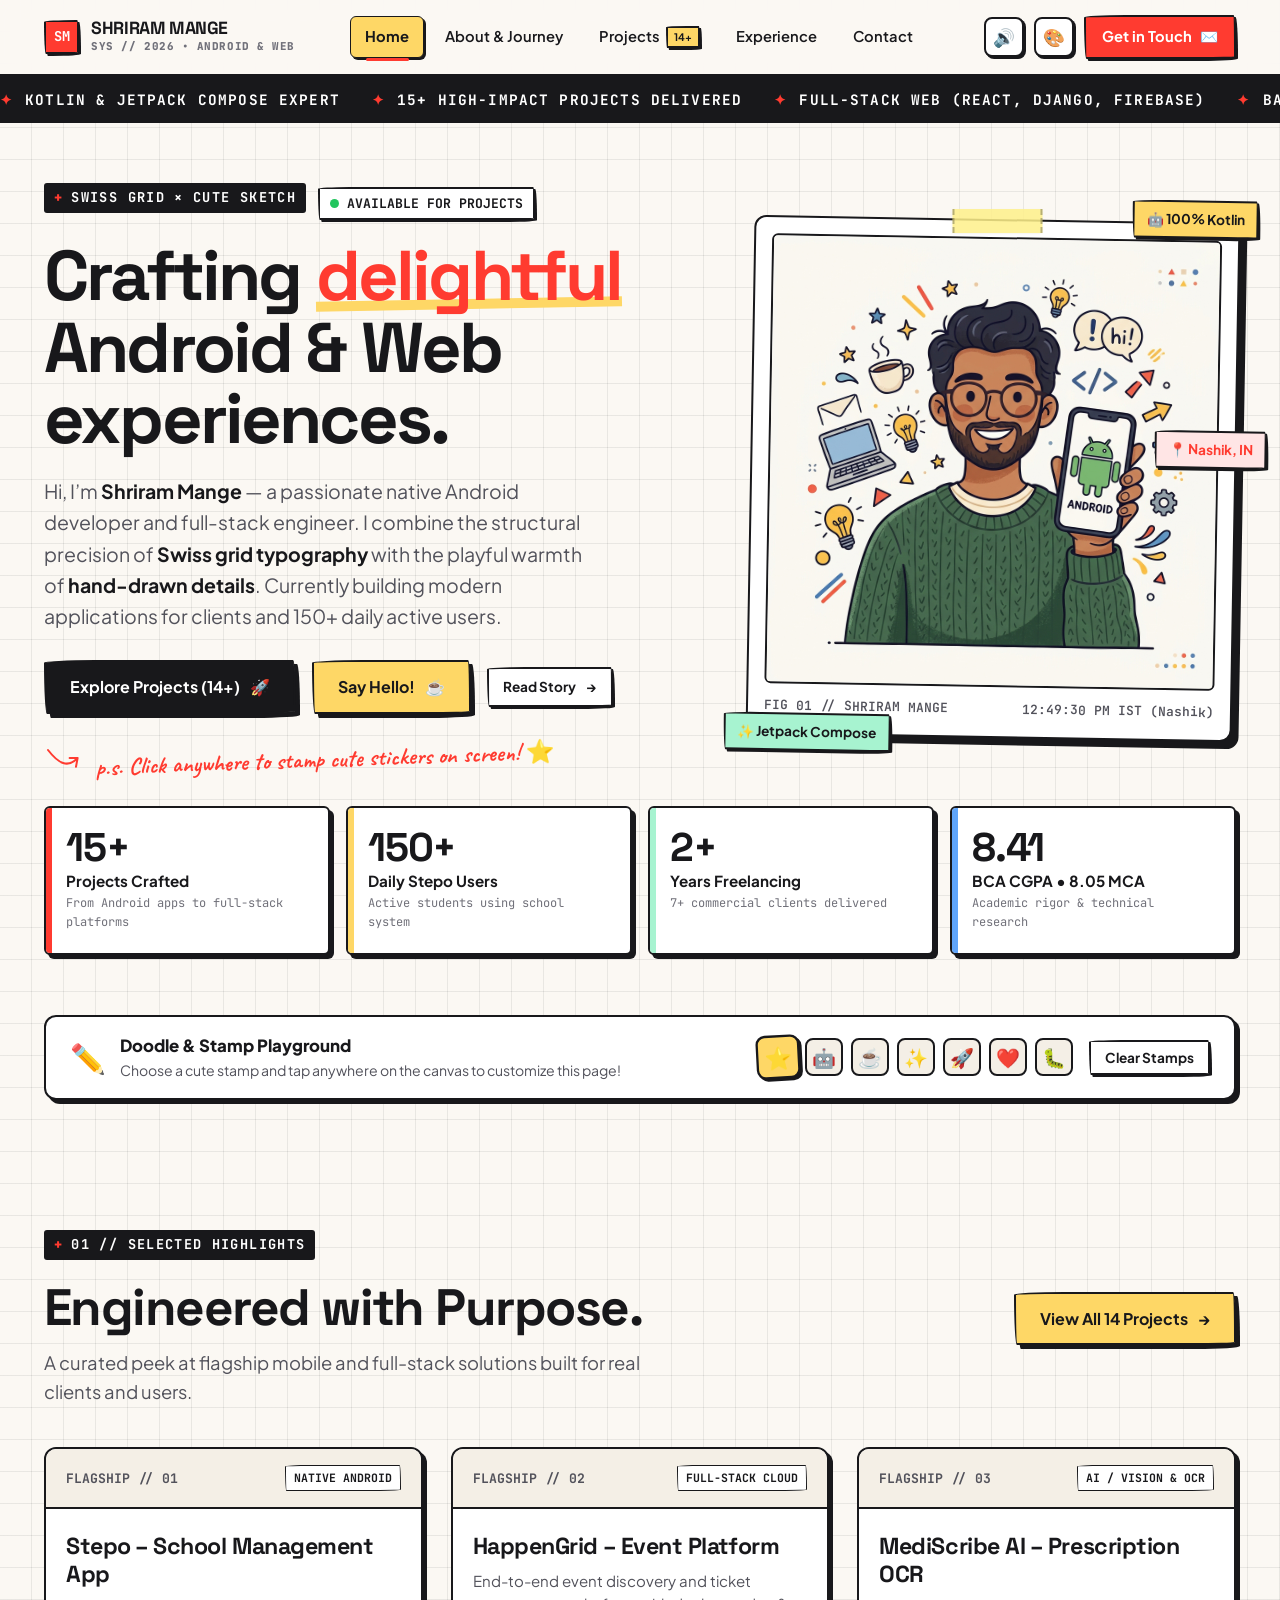
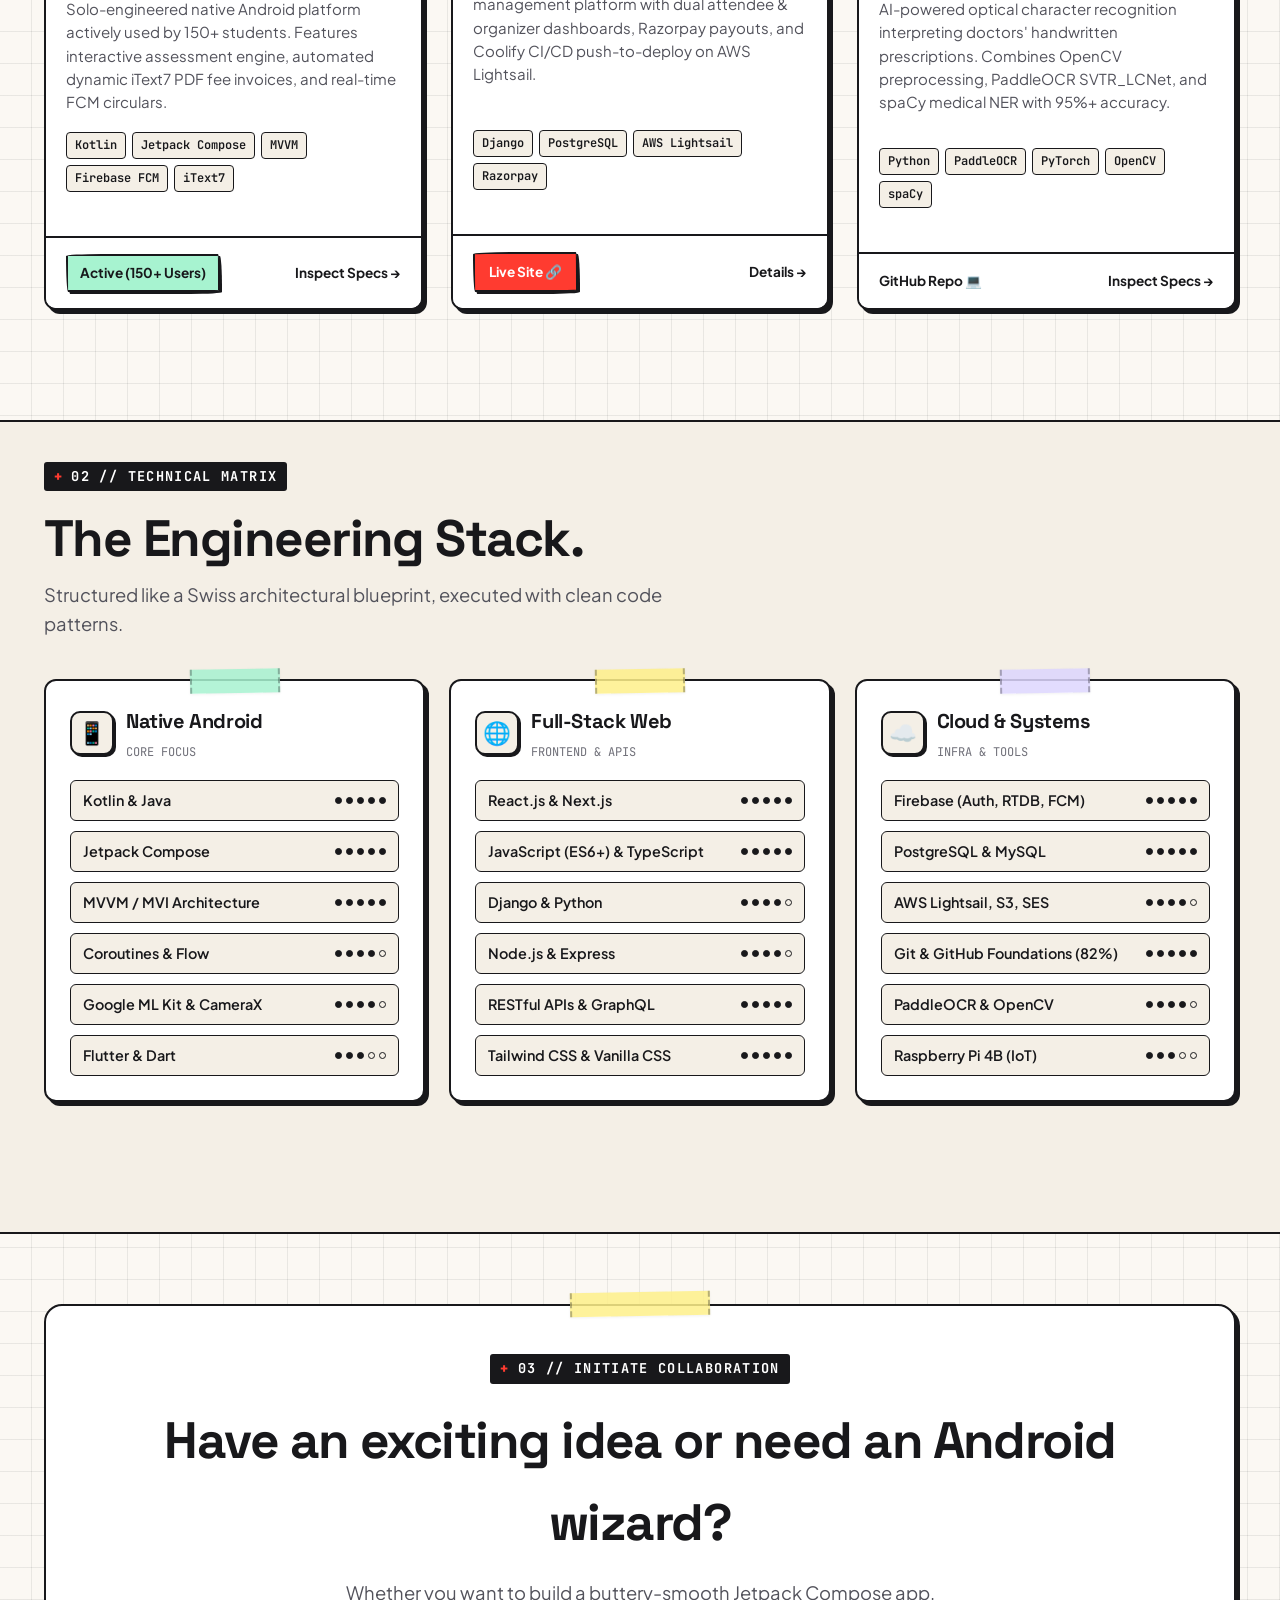
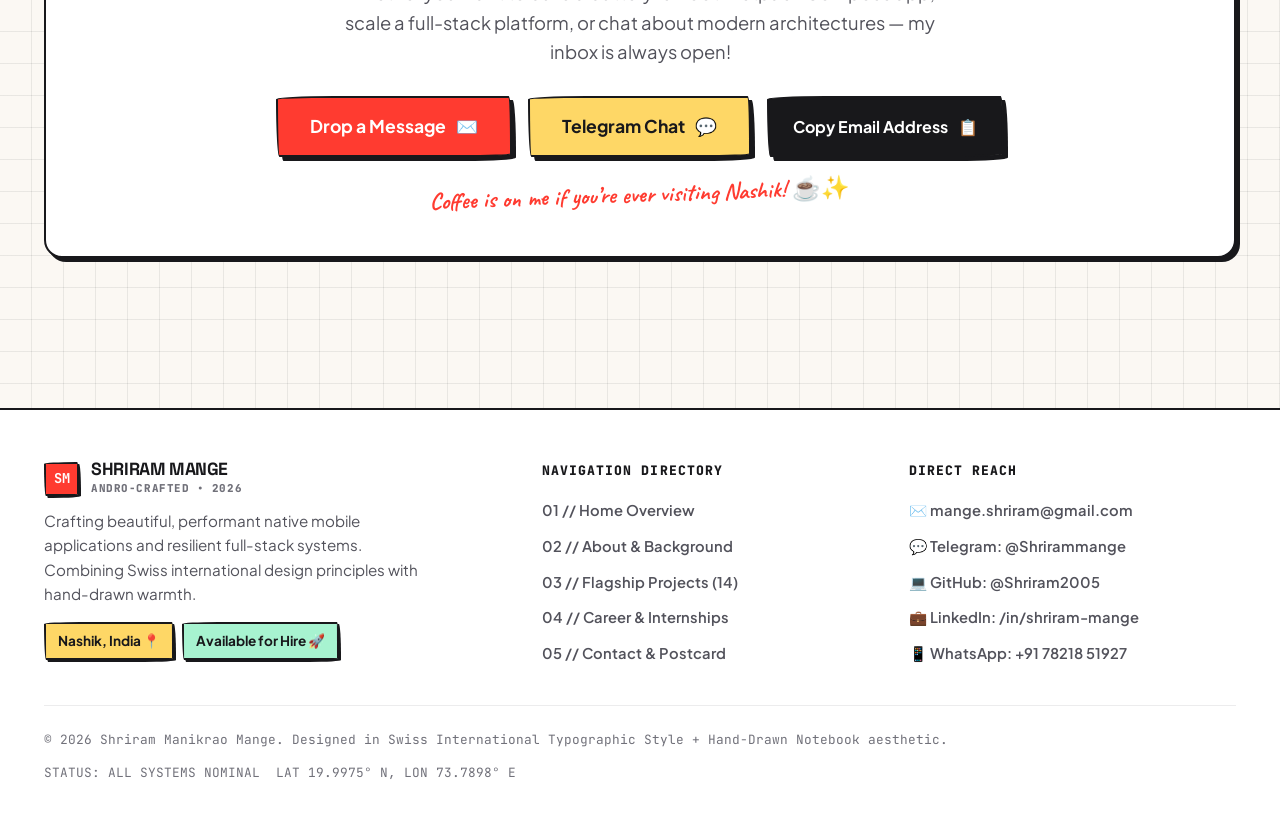
==== index.html @ ca52b8af "first commit" ====
<!DOCTYPE html>
<html lang="en">
<head>
  <meta charset="UTF-8">
  <meta name="viewport" content="width=device-width, initial-scale=1.0">
  <title>Shriram Mange — Android & Full-Stack Engineer | Swiss × Cute Portfolio</title>
  <meta name="description" content="Portfolio of Shriram Mange — Passionate Android Developer & Full-Stack Web Engineer specializing in Kotlin, Jetpack Compose, React, and scalable cloud solutions.">
  <link rel="stylesheet" href="css/main.css">
  <link rel="icon" href="data:image/svg+xml,<svg xmlns=%22http://www.w3.org/2000/svg%22 viewBox=%220%22%3E<text y=%2226%22 font-size=%2224%22>🤖</text></svg>">
</head>
<body>

  <!-- Site Navigation -->
  <header class="site-header">
    <div class="container">
      <div class="nav-inner">
        <a href="index.html" class="brand-logo" id="home-logo">
          <span class="logo-badge">SM</span>
          <div class="brand-name">
            <span class="title">SHRIRAM MANGE</span>
            <span class="sub">SYS // 2026 • ANDROID & WEB</span>
          </div>
        </a>

        <!-- Desktop Navigation Links -->
        <ul class="nav-links">
          <li><a href="index.html" class="nav-link active" id="nav-home">Home</a></li>
          <li><a href="about.html" class="nav-link" id="nav-about">About & Journey</a></li>
          <li><a href="projects.html" class="nav-link" id="nav-projects">Projects <span class="sticker yellow" style="font-size: 0.65rem; padding: 1px 6px;">14+</span></a></li>
          <li><a href="experience.html" class="nav-link" id="nav-experience">Experience</a></li>
          <li><a href="contact.html" class="nav-link" id="nav-contact">Contact</a></li>
        </ul>

        <!-- Action Controls -->
        <div class="nav-actions">
          <button type="button" class="btn-icon" id="sound-toggle-btn" title="Toggle cute sound effects">🔊</button>
          <button type="button" class="btn-icon" id="theme-toggle-btn" title="Cycle design themes">
            <span id="theme-icon">🎨</span>
          </button>
          <a href="contact.html" class="btn-hire" id="nav-hire-btn">
            <span>Get in Touch</span> ✉️
          </a>
          <button type="button" class="mobile-toggle" aria-label="Toggle navigation menu">
            <svg width="24" height="24" viewBox="0 0 24 24" fill="none" stroke="currentColor" stroke-width="2.5">
              <line x1="3" y1="6" x2="21" y2="6"></line>
              <line x1="3" y1="12" x2="21" y2="12"></line>
              <line x1="3" y1="18" x2="21" y2="18"></line>
            </svg>
          </button>
        </div>
      </div>
    </div>
  </header>

  <!-- Swiss Running Ticker -->
  <div class="ticker-band">
    <div class="ticker-inner">
      <div class="ticker-item"><span class="ticker-bullet">✦</span> KOTLIN & JETPACK COMPOSE EXPERT</div>
      <div class="ticker-item"><span class="ticker-bullet">✦</span> 15+ HIGH-IMPACT PROJECTS DELIVERED</div>
      <div class="ticker-item"><span class="ticker-bullet">✦</span> FULL-STACK WEB (REACT, DJANGO, FIREBASE)</div>
      <div class="ticker-item"><span class="ticker-bullet">✦</span> BASED IN NASHIK, MAHARASHTRA, INDIA</div>
      <div class="ticker-item"><span class="ticker-bullet">✦</span> AVAILABLE FOR FREELANCE & PRODUCT TEAMS</div>
      <!-- Repeat for seamless loop -->
      <div class="ticker-item"><span class="ticker-bullet">✦</span> KOTLIN & JETPACK COMPOSE EXPERT</div>
      <div class="ticker-item"><span class="ticker-bullet">✦</span> 15+ HIGH-IMPACT PROJECTS DELIVERED</div>
      <div class="ticker-item"><span class="ticker-bullet">✦</span> FULL-STACK WEB (REACT, DJANGO, FIREBASE)</div>
      <div class="ticker-item"><span class="ticker-bullet">✦</span> BASED IN NASHIK, MAHARASHTRA, INDIA</div>
      <div class="ticker-item"><span class="ticker-bullet">✦</span> AVAILABLE FOR FREELANCE & PRODUCT TEAMS</div>
    </div>
  </div>

  <main>
    <!-- HERO SECTION -->
    <section class="hero-section">
      <div class="container">
        <div class="hero-grid">
          
          <!-- Left Column: Typography & Intent -->
          <div class="hero-content">
            <div class="hero-meta">
              <span class="swiss-tagline"><span class="swiss-cross">+</span> SWISS GRID × CUTE SKETCH</span>
              <div class="status-live">
                <span class="live-pulse"></span>
                <span>AVAILABLE FOR PROJECTS</span>
              </div>
            </div>

            <h1 class="hero-title">
              Crafting <span class="highlight-text">delightful</span> Android & Web experiences.
            </h1>

            <p class="hero-lead">
              Hi, I’m <strong>Shriram Mange</strong> — a passionate native Android developer and full-stack engineer. I combine the structural precision of <strong>Swiss grid typography</strong> with the playful warmth of <strong>hand-drawn details</strong>. Currently building modern applications for clients and 150+ daily active users.
            </p>

            <div class="hero-cta-group">
              <a href="projects.html" class="btn btn-primary" id="hero-explore-btn">
                <span>Explore Projects (14+)</span> 🚀
              </a>
              <a href="contact.html" class="btn btn-accent" id="hero-contact-btn">
                <span>Say Hello!</span> ☕
              </a>
              <a href="about.html" class="btn btn-sm" id="hero-about-link">
                <span>Read Story</span> →
              </a>
            </div>

            <!-- Hand-drawn annotation note -->
            <div style="display: flex; align-items: center; gap: 12px; margin-top: 10px;">
              <svg width="40" height="28" viewBox="0 0 50 35" fill="none" stroke="var(--swiss-red)" stroke-width="2.5" stroke-linecap="round">
                <path d="M5,5 C18,22 30,28 42,15 M42,15 L32,15 M42,15 L40,26" />
              </svg>
              <span class="hand-note">p.s. Click anywhere to stamp cute stickers on screen! ⭐️</span>
            </div>
          </div>

          <!-- Right Column: Visual Avatar Card with Doodled Stickers -->
          <div class="hero-visual">
            <div class="hero-visual-card" title="Click me for a surprise wiggle!">
              <div class="washi-tape"></div>

              <!-- Floating stickers -->
              <div class="sticker yellow floating-sticker sticker-pos-1">
                <span>🤖 100% Kotlin</span>
              </div>
              <div class="sticker mint floating-sticker sticker-pos-2">
                <span>✨ Jetpack Compose</span>
              </div>
              <div class="sticker red floating-sticker sticker-pos-3">
                <span>📍 Nashik, IN</span>
              </div>

              <div class="avatar-wrapper">
                <img src="assets/avatar.jpg" alt="Shriram Mange hand-drawn illustrated avatar with Android phone and coffee" width="500" height="500">
              </div>

              <div class="avatar-caption">
                <span>FIG 01 // SHRIRAM MANGE</span>
                <span id="nashik-clock">11:30 PM IST (Nashik)</span>
              </div>
            </div>
          </div>

        </div>

        <!-- SWISS METRIC STATS -->
        <div class="stats-grid">
          <div class="stat-box">
            <div class="stat-num">15+</div>
            <div class="stat-label">Projects Crafted</div>
            <div class="stat-sub">From Android apps to full-stack platforms</div>
          </div>

          <div class="stat-box">
            <div class="stat-num">150+</div>
            <div class="stat-label">Daily Stepo Users</div>
            <div class="stat-sub">Active students using school system</div>
          </div>

          <div class="stat-box">
            <div class="stat-num">2+</div>
            <div class="stat-label">Years Freelancing</div>
            <div class="stat-sub">7+ commercial clients delivered</div>
          </div>

          <div class="stat-box">
            <div class="stat-num">8.41</div>
            <div class="stat-label">BCA CGPA • 8.05 MCA</div>
            <div class="stat-sub">Academic rigor & technical research</div>
          </div>
        </div>

        <!-- INTERACTIVE DOODLE / STAMP TOOLBAR -->
        <div class="playground-banner">
          <div class="playground-info">
            <span class="playground-icon">✏️</span>
            <div>
              <div class="playground-title">Doodle & Stamp Playground</div>
              <div class="playground-desc">Choose a cute stamp and tap anywhere on the canvas to customize this page!</div>
            </div>
          </div>

          <div class="stamp-selector">
            <button type="button" class="stamp-btn selected" data-stamp="⭐️" title="Star Stamp">⭐️</button>
            <button type="button" class="stamp-btn" data-stamp="🤖" title="Android Bot">🤖</button>
            <button type="button" class="stamp-btn" data-stamp="☕" title="Coffee Cup">☕</button>
            <button type="button" class="stamp-btn" data-stamp="✨" title="Sparkles">✨</button>
            <button type="button" class="stamp-btn" data-stamp="🚀" title="Rocket">🚀</button>
            <button type="button" class="stamp-btn" data-stamp="❤️" title="Heart">❤️</button>
            <button type="button" class="stamp-btn" data-stamp="🐛" title="Bug Slayer">🐛</button>
            <button type="button" class="btn btn-sm" id="clear-stamps-btn" style="margin-left: 8px;">Clear Stamps</button>
          </div>
        </div>

      </div>
    </section>

    <!-- SELECTED FEATURED WORKS -->
    <section style="padding: 40px 0 60px;">
      <div class="container">
        <div class="section-header">
          <div style="display: flex; align-items: center; justify-content: space-between; flex-wrap: wrap; gap: 16px;">
            <div>
              <span class="swiss-tagline"><span class="swiss-cross">+</span> 01 // SELECTED HIGHLIGHTS</span>
              <h2 class="section-title">Engineered with Purpose.</h2>
              <p class="section-subtitle">A curated peek at flagship mobile and full-stack solutions built for real clients and users.</p>
            </div>
            <a href="projects.html" class="btn btn-accent">
              <span>View All 14 Projects</span> →
            </a>
          </div>
        </div>

        <!-- Featured 3 Grid -->
        <div class="projects-grid">

          <!-- Project 1: Stepo -->
          <article class="project-card">
            <div class="project-card-top">
              <span class="project-index">FLAGSHIP // 01</span>
              <span class="project-type-badge">Native Android</span>
            </div>
            <div class="project-body">
              <h3 class="project-title">Stepo – School Management App</h3>
              <p class="project-desc">
                Solo-engineered native Android platform actively used by 150+ students. Features interactive assessment engine, automated dynamic iText7 PDF fee invoices, and real-time FCM circulars.
              </p>
              <div class="tech-tags">
                <span class="tech-tag">Kotlin</span>
                <span class="tech-tag">Jetpack Compose</span>
                <span class="tech-tag">MVVM</span>
                <span class="tech-tag">Firebase FCM</span>
                <span class="tech-tag">iText7</span>
              </div>
            </div>
            <div class="project-footer">
              <span class="sticker mint">Active (150+ Users)</span>
              <a href="projects.html" class="project-link-btn">Inspect Specs →</a>
            </div>
          </article>

          <!-- Project 2: HappenGrid -->
          <article class="project-card">
            <div class="project-card-top">
              <span class="project-index">FLAGSHIP // 02</span>
              <span class="project-type-badge">Full-Stack Cloud</span>
            </div>
            <div class="project-body">
              <h3 class="project-title">HappenGrid – Event Platform</h3>
              <p class="project-desc">
                End-to-end event discovery and ticket management platform with dual attendee & organizer dashboards, Razorpay payouts, and Coolify CI/CD push-to-deploy on AWS Lightsail.
              </p>
              <div class="tech-tags">
                <span class="tech-tag">Django</span>
                <span class="tech-tag">PostgreSQL</span>
                <span class="tech-tag">AWS Lightsail</span>
                <span class="tech-tag">Razorpay</span>
              </div>
            </div>
            <div class="project-footer">
              <a href="https://happengrid.com" target="_blank" rel="noopener noreferrer" class="btn btn-sm btn-red">Live Site 🔗</a>
              <a href="projects.html" class="project-link-btn">Details →</a>
            </div>
          </article>

          <!-- Project 3: MediScribe AI -->
          <article class="project-card">
            <div class="project-card-top">
              <span class="project-index">FLAGSHIP // 03</span>
              <span class="project-type-badge">AI / Vision & OCR</span>
            </div>
            <div class="project-body">
              <h3 class="project-title">MediScribe AI – Prescription OCR</h3>
              <p class="project-desc">
                AI-powered optical character recognition interpreting doctors' handwritten prescriptions. Combines OpenCV preprocessing, PaddleOCR SVTR_LCNet, and spaCy medical NER with 95%+ accuracy.
              </p>
              <div class="tech-tags">
                <span class="tech-tag">Python</span>
                <span class="tech-tag">PaddleOCR</span>
                <span class="tech-tag">PyTorch</span>
                <span class="tech-tag">OpenCV</span>
                <span class="tech-tag">spaCy</span>
              </div>
            </div>
            <div class="project-footer">
              <a href="https://github.com/Shriram2005/MediScribe-OCR" target="_blank" rel="noopener noreferrer" class="project-link-btn">GitHub Repo 💻</a>
              <a href="projects.html" class="project-link-btn">Inspect Specs →</a>
            </div>
          </article>

        </div>
      </div>
    </section>

    <!-- CORE DOMAIN COMPETENCIES -->
    <section style="padding: 40px 0 70px; background-color: var(--bg-card-alt); border-top: 2px solid var(--border-color); border-bottom: 2px solid var(--border-color);">
      <div class="container">
        <div class="section-header">
          <span class="swiss-tagline"><span class="swiss-cross">+</span> 02 // TECHNICAL MATRIX</span>
          <h2 class="section-title">The Engineering Stack.</h2>
          <p class="section-subtitle">Structured like a Swiss architectural blueprint, executed with clean code patterns.</p>
        </div>

        <div class="skills-grid">
          
          <!-- Box 1: Android & Mobile -->
          <div class="skill-category-card">
            <div class="washi-tape" style="background: rgba(167, 243, 208, 0.85);"></div>
            <div class="skill-cat-header">
              <div class="skill-icon-wrap">📱</div>
              <div>
                <h3 class="skill-cat-title">Native Android</h3>
                <span style="font-family: var(--font-mono); font-size: 0.75rem; color: var(--ink-light);">CORE FOCUS</span>
              </div>
            </div>
            <div class="skill-list">
              <div class="skill-pill-item">
                <span>Kotlin & Java</span>
                <div class="skill-level-dots"><span class="level-dot"></span><span class="level-dot"></span><span class="level-dot"></span><span class="level-dot"></span><span class="level-dot"></span></div>
              </div>
              <div class="skill-pill-item">
                <span>Jetpack Compose</span>
                <div class="skill-level-dots"><span class="level-dot"></span><span class="level-dot"></span><span class="level-dot"></span><span class="level-dot"></span><span class="level-dot"></span></div>
              </div>
              <div class="skill-pill-item">
                <span>MVVM / MVI Architecture</span>
                <div class="skill-level-dots"><span class="level-dot"></span><span class="level-dot"></span><span class="level-dot"></span><span class="level-dot"></span><span class="level-dot"></span></div>
              </div>
              <div class="skill-pill-item">
                <span>Coroutines & Flow</span>
                <div class="skill-level-dots"><span class="level-dot"></span><span class="level-dot"></span><span class="level-dot"></span><span class="level-dot"></span><span class="level-dot empty"></span></div>
              </div>
              <div class="skill-pill-item">
                <span>Google ML Kit & CameraX</span>
                <div class="skill-level-dots"><span class="level-dot"></span><span class="level-dot"></span><span class="level-dot"></span><span class="level-dot"></span><span class="level-dot empty"></span></div>
              </div>
              <div class="skill-pill-item">
                <span>Flutter & Dart</span>
                <div class="skill-level-dots"><span class="level-dot"></span><span class="level-dot"></span><span class="level-dot"></span><span class="level-dot empty"></span><span class="level-dot empty"></span></div>
              </div>
            </div>
          </div>

          <!-- Box 2: Full-Stack Web -->
          <div class="skill-category-card">
            <div class="washi-tape" style="background: rgba(254, 240, 138, 0.85);"></div>
            <div class="skill-cat-header">
              <div class="skill-icon-wrap">🌐</div>
              <div>
                <h3 class="skill-cat-title">Full-Stack Web</h3>
                <span style="font-family: var(--font-mono); font-size: 0.75rem; color: var(--ink-light);">FRONTEND & APIS</span>
              </div>
            </div>
            <div class="skill-list">
              <div class="skill-pill-item">
                <span>React.js & Next.js</span>
                <div class="skill-level-dots"><span class="level-dot"></span><span class="level-dot"></span><span class="level-dot"></span><span class="level-dot"></span><span class="level-dot"></span></div>
              </div>
              <div class="skill-pill-item">
                <span>JavaScript (ES6+) & TypeScript</span>
                <div class="skill-level-dots"><span class="level-dot"></span><span class="level-dot"></span><span class="level-dot"></span><span class="level-dot"></span><span class="level-dot"></span></div>
              </div>
              <div class="skill-pill-item">
                <span>Django & Python</span>
                <div class="skill-level-dots"><span class="level-dot"></span><span class="level-dot"></span><span class="level-dot"></span><span class="level-dot"></span><span class="level-dot empty"></span></div>
              </div>
              <div class="skill-pill-item">
                <span>Node.js & Express</span>
                <div class="skill-level-dots"><span class="level-dot"></span><span class="level-dot"></span><span class="level-dot"></span><span class="level-dot"></span><span class="level-dot empty"></span></div>
              </div>
              <div class="skill-pill-item">
                <span>RESTful APIs & GraphQL</span>
                <div class="skill-level-dots"><span class="level-dot"></span><span class="level-dot"></span><span class="level-dot"></span><span class="level-dot"></span><span class="level-dot"></span></div>
              </div>
              <div class="skill-pill-item">
                <span>Tailwind CSS & Vanilla CSS</span>
                <div class="skill-level-dots"><span class="level-dot"></span><span class="level-dot"></span><span class="level-dot"></span><span class="level-dot"></span><span class="level-dot"></span></div>
              </div>
            </div>
          </div>

          <!-- Box 3: Cloud & Specialized -->
          <div class="skill-category-card">
            <div class="washi-tape" style="background: rgba(221, 214, 254, 0.85);"></div>
            <div class="skill-cat-header">
              <div class="skill-icon-wrap">☁️</div>
              <div>
                <h3 class="skill-cat-title">Cloud & Systems</h3>
                <span style="font-family: var(--font-mono); font-size: 0.75rem; color: var(--ink-light);">INFRA & TOOLS</span>
              </div>
            </div>
            <div class="skill-list">
              <div class="skill-pill-item">
                <span>Firebase (Auth, RTDB, FCM)</span>
                <div class="skill-level-dots"><span class="level-dot"></span><span class="level-dot"></span><span class="level-dot"></span><span class="level-dot"></span><span class="level-dot"></span></div>
              </div>
              <div class="skill-pill-item">
                <span>PostgreSQL & MySQL</span>
                <div class="skill-level-dots"><span class="level-dot"></span><span class="level-dot"></span><span class="level-dot"></span><span class="level-dot"></span><span class="level-dot"></span></div>
              </div>
              <div class="skill-pill-item">
                <span>AWS Lightsail, S3, SES</span>
                <div class="skill-level-dots"><span class="level-dot"></span><span class="level-dot"></span><span class="level-dot"></span><span class="level-dot"></span><span class="level-dot empty"></span></div>
              </div>
              <div class="skill-pill-item">
                <span>Git & GitHub Foundations (82%)</span>
                <div class="skill-level-dots"><span class="level-dot"></span><span class="level-dot"></span><span class="level-dot"></span><span class="level-dot"></span><span class="level-dot"></span></div>
              </div>
              <div class="skill-pill-item">
                <span>PaddleOCR & OpenCV</span>
                <div class="skill-level-dots"><span class="level-dot"></span><span class="level-dot"></span><span class="level-dot"></span><span class="level-dot"></span><span class="level-dot empty"></span></div>
              </div>
              <div class="skill-pill-item">
                <span>Raspberry Pi 4B (IoT)</span>
                <div class="skill-level-dots"><span class="level-dot"></span><span class="level-dot"></span><span class="level-dot"></span><span class="level-dot empty"></span><span class="level-dot empty"></span></div>
              </div>
            </div>
          </div>

        </div>
      </div>
    </section>

    <!-- CALL TO ACTION BANNER -->
    <section style="padding: 70px 0;">
      <div class="container">
        <div class="swiss-card" style="background: var(--bg-card); padding: 48px 36px; text-align: center; border-radius: var(--radius-lg); position: relative;">
          <div class="washi-tape" style="top: -14px; width: 140px;"></div>
          
          <span class="swiss-tagline" style="margin-bottom: 16px;"><span class="swiss-cross">+</span> 03 // INITIATE COLLABORATION</span>
          <h2 style="font-family: var(--font-display); font-size: clamp(2rem, 4.5vw, 3.2rem); font-weight: 800; letter-spacing: -0.03em; margin-bottom: 14px;">
            Have an exciting idea or need an Android wizard?
          </h2>
          <p style="font-size: 1.15rem; color: var(--ink-muted); max-width: 620px; margin: 0 auto 30px;">
            Whether you want to build a buttery-smooth Jetpack Compose app, scale a full-stack platform, or chat about modern architectures — my inbox is always open!
          </p>

          <div style="display: flex; justify-content: center; gap: 16px; flex-wrap: wrap;">
            <a href="contact.html" class="btn btn-red" style="font-size: 1.1rem; padding: 14px 32px;">
              <span>Drop a Message</span> ✉️
            </a>
            <a href="https://t.me/Shrirammange" target="_blank" rel="noopener noreferrer" class="btn btn-accent" style="font-size: 1.1rem; padding: 14px 32px;">
              <span>Telegram Chat</span> 💬
            </a>
            <button type="button" class="btn btn-primary" onclick="copyTextToClipboard('mange.shriram@gmail.com', this)">
              <span>Copy Email Address</span> 📋
            </button>
          </div>

          <div style="margin-top: 24px;">
            <span class="hand-note">Coffee is on me if you’re ever visiting Nashik! ☕✨</span>
          </div>
        </div>
      </div>
    </section>
  </main>

  <!-- COLOPHON / FOOTER -->
  <footer class="site-footer">
    <div class="container">
      <div class="footer-grid">
        
        <div class="footer-brand">
          <a href="index.html" class="brand-logo" style="margin-bottom: 12px; display: inline-flex;">
            <span class="logo-badge">SM</span>
            <div class="brand-name">
              <span class="title">SHRIRAM MANGE</span>
              <span class="sub">ANDRO-CRAFTED • 2026</span>
            </div>
          </a>
          <p>
            Crafting beautiful, performant native mobile applications and resilient full-stack systems. Combining Swiss international design principles with hand-drawn warmth.
          </p>
          <div style="margin-top: 16px; display: flex; gap: 8px; flex-wrap: wrap;">
            <span class="sticker yellow">Nashik, India 📍</span>
            <span class="sticker mint">Available for Hire 🚀</span>
          </div>
        </div>

        <div>
          <h4 class="footer-col-title">Navigation Directory</h4>
          <ul class="footer-links">
            <li><a href="index.html">01 // Home Overview</a></li>
            <li><a href="about.html">02 // About & Background</a></li>
            <li><a href="projects.html">03 // Flagship Projects (14)</a></li>
            <li><a href="experience.html">04 // Career & Internships</a></li>
            <li><a href="contact.html">05 // Contact & Postcard</a></li>
          </ul>
        </div>

        <div>
          <h4 class="footer-col-title">Direct Reach</h4>
          <ul class="footer-links">
            <li><a href="mailto:mange.shriram@gmail.com">✉️ mange.shriram@gmail.com</a></li>
            <li><a href="https://t.me/Shrirammange" target="_blank" rel="noopener noreferrer">💬 Telegram: @Shrirammange</a></li>
            <li><a href="https://github.com/Shriram2005" target="_blank" rel="noopener noreferrer">💻 GitHub: @Shriram2005</a></li>
            <li><a href="https://linkedin.com/in/shriram-mange" target="_blank" rel="noopener noreferrer">💼 LinkedIn: /in/shriram-mange</a></li>
            <li><a href="https://wa.me/917821851927" target="_blank" rel="noopener noreferrer">📱 WhatsApp: +91 78218 51927</a></li>
          </ul>
        </div>

      </div>

      <div class="footer-bottom">
        <div>
          <span>© 2026 Shriram Manikrao Mange. Designed in Swiss International Typographic Style + Hand-Drawn Notebook aesthetic.</span>
        </div>
        <div style="display: flex; gap: 16px;">
          <span>STATUS: ALL SYSTEMS NOMINAL</span>
          <span>LAT 19.9975° N, LON 73.7898° E</span>
        </div>
      </div>
    </div>
  </footer>

  <!-- Scripts -->
  <script src="js/main.js"></script>
</body>
</html>
---- css/main.css ----
/* ==========================================================================
   SWISS × HAND-DRAWN CUTE DESIGN SYSTEM
   Shriram Mange Portfolio
   ========================================================================== */

@import url('https://fonts.googleapis.com/css2?family=Caveat:wght@600;700&family=JetBrains+Mono:wght@400;500;700&family=Plus+Jakarta+Sans:wght@400;500;600;700;800&family=Space+Grotesk:wght@500;600;700;800&display=swap');

:root {
  /* Theme 1: Warm Paper Notebook (Default) */
  --bg-page: #FBF8F3;
  --bg-card: #FFFFFF;
  --bg-card-alt: #F4EFE6;
  --bg-highlight: #FFF3C4;
  --ink: #18181B;
  --ink-muted: #52525B;
  --ink-light: #71717A;
  --border-color: #18181B;
  
  /* Swiss & Cute Accent Colors */
  --swiss-red: #FF3B30;
  --swiss-red-soft: #FFE5E5;
  --accent-yellow: #FED766;
  --accent-mint: #A7F3D0;
  --accent-blue: #60A5FA;
  --accent-lilac: #DDD6FE;
  --accent-peach: #FFD1B3;

  /* Grid & Shadow */
  --grid-line: rgba(24, 24, 27, 0.08);
  --shadow-tactile: 4px 4px 0px var(--ink);
  --shadow-tactile-sm: 2px 2px 0px var(--ink);
  --shadow-tactile-lg: 7px 7px 0px var(--ink);
  --shadow-tactile-hover: 6px 6px 0px var(--ink);
  
  /* Radii & Wobbly Organic */
  --radius-sharp: 0px;
  --radius-sm: 6px;
  --radius-md: 12px;
  --radius-lg: 18px;
  --radius-wobbly: 255px 15px 225px 15px / 15px 225px 15px 255px;
  --radius-wobbly-alt: 15px 225px 15px 255px / 255px 15px 225px 15px;

  /* Typography */
  --font-sans: 'Plus Jakarta Sans', -apple-system, BlinkMacSystemFont, sans-serif;
  --font-display: 'Space Grotesk', var(--font-sans);
  --font-hand: 'Caveat', cursive, sans-serif;
  --font-mono: 'JetBrains Mono', monospace;

  /* Layout */
  --container-max: 1240px;
  --header-height: 74px;
}

/* Theme 2: Swiss Poster (Pure White, Jet Black, Swiss Red) */
[data-theme="swiss"] {
  --bg-page: #FFFFFF;
  --bg-card: #FFFFFF;
  --bg-card-alt: #F4F4F5;
  --bg-highlight: #FFECEB;
  --ink: #000000;
  --ink-muted: #3F3F46;
  --ink-light: #71717A;
  --border-color: #000000;
  --swiss-red: #E11D48;
  --accent-yellow: #FACC15;
  --accent-mint: #4ADE80;
  --accent-blue: #2563EB;
  --accent-lilac: #C084FC;
  --grid-line: rgba(0, 0, 0, 0.08);
  --shadow-tactile: 5px 5px 0px #000000;
  --shadow-tactile-sm: 3px 3px 0px #000000;
  --shadow-tactile-lg: 9px 9px 0px #000000;
  --radius-wobbly: 2px;
  --radius-wobbly-alt: 2px;
}

/* Theme 3: Blueprint Midnight */
[data-theme="midnight"] {
  --bg-page: #0C1222;
  --bg-card: #151E34;
  --bg-card-alt: #1E294B;
  --bg-highlight: #283769;
  --ink: #F8FAFC;
  --ink-muted: #CBD5E1;
  --ink-light: #94A3B8;
  --border-color: #38BDF8;
  --swiss-red: #F43F5E;
  --accent-yellow: #FDE047;
  --accent-mint: #34D399;
  --accent-blue: #38BDF8;
  --accent-lilac: #A78BFA;
  --grid-line: rgba(56, 189, 248, 0.12);
  --shadow-tactile: 4px 4px 0px #38BDF8;
  --shadow-tactile-sm: 2px 2px 0px #38BDF8;
  --shadow-tactile-lg: 7px 7px 0px #38BDF8;
}

/* ==========================================================================
   RESET & BASE STYLES
   ========================================================================== */
*, *::before, *::after {
  box-sizing: border-box;
  margin: 0;
  padding: 0;
}

html {
  font-size: 16px;
  scroll-behavior: smooth;
  scroll-padding-top: 90px;
}

body {
  font-family: var(--font-sans);
  background-color: var(--bg-page);
  color: var(--ink);
  line-height: 1.6;
  min-height: 100vh;
  position: relative;
  overflow-x: hidden;
  background-image: 
    linear-gradient(var(--grid-line) 1px, transparent 1px),
    linear-gradient(90deg, var(--grid-line) 1px, transparent 1px);
  background-size: 32px 32px;
  background-position: -1px -1px;
  transition: background-color 0.3s ease, color 0.3s ease;
}

/* Custom Selection */
::selection {
  background: var(--accent-yellow);
  color: var(--ink);
}

a {
  color: inherit;
  text-decoration: none;
}

button, input, textarea, select {
  font-family: inherit;
  color: inherit;
}

img {
  max-width: 100%;
  height: auto;
  display: block;
}

/* ==========================================================================
   CONTAINER & LAYOUT
   ========================================================================== */
.container {
  width: 100%;
  max-width: var(--container-max);
  margin-left: auto;
  margin-right: auto;
  padding-left: 24px;
  padding-right: 24px;
}

/* Swiss Section Header */
.section-header {
  margin-bottom: 40px;
  position: relative;
}

.swiss-tagline {
  display: inline-flex;
  align-items: center;
  gap: 8px;
  font-family: var(--font-mono);
  font-size: 0.85rem;
  font-weight: 700;
  text-transform: uppercase;
  letter-spacing: 0.1em;
  padding: 4px 10px;
  background-color: var(--ink);
  color: var(--bg-card);
  margin-bottom: 12px;
  border-radius: 3px;
}

.swiss-tagline .swiss-cross {
  color: var(--swiss-red);
  font-weight: 900;
}

.section-title {
  display: block;
  font-family: var(--font-display);
  font-size: clamp(2rem, 4vw, 3.2rem);
  font-weight: 800;
  letter-spacing: -0.03em;
  line-height: 1.1;
  position: relative;
  margin-top: 8px;
}

.section-subtitle {
  font-size: 1.15rem;
  color: var(--ink-muted);
  max-width: 650px;
  margin-top: 12px;
}

/* Hand-Drawn Handwritten Callout */
.hand-note {
  font-family: var(--font-hand);
  font-size: 1.45rem;
  color: var(--swiss-red);
  font-weight: 700;
  line-height: 1.2;
  display: inline-block;
  transform: rotate(-2deg);
}

/* ==========================================================================
   NAVIGATION
   ========================================================================== */
.site-header {
  position: sticky;
  top: 0;
  z-index: 100;
  background-color: rgba(251, 248, 243, 0.92);
  backdrop-filter: blur(12px);
  -webkit-backdrop-filter: blur(12px);
  border-bottom: 2px solid var(--border-color);
  transition: background-color 0.3s ease;
}

[data-theme="swiss"] .site-header {
  background-color: rgba(255, 255, 255, 0.94);
}

[data-theme="midnight"] .site-header {
  background-color: rgba(12, 18, 34, 0.94);
}

.nav-inner {
  display: flex;
  align-items: center;
  justify-content: space-between;
  height: var(--header-height);
}

.brand-logo {
  display: flex;
  align-items: center;
  gap: 12px;
  font-family: var(--font-display);
  font-weight: 800;
  font-size: 1.25rem;
  letter-spacing: -0.02em;
}

.logo-badge {
  background: var(--swiss-red);
  color: #FFFFFF;
  padding: 4px 8px;
  font-family: var(--font-mono);
  font-size: 0.85rem;
  font-weight: 700;
  border: 2px solid var(--border-color);
  box-shadow: 2px 2px 0px var(--border-color);
  border-radius: var(--radius-wobbly);
}

.brand-name {
  display: flex;
  flex-direction: column;
}

.brand-name .title {
  font-size: 1.1rem;
  line-height: 1.1;
}

.brand-name .sub {
  font-family: var(--font-mono);
  font-size: 0.68rem;
  color: var(--ink-light);
  letter-spacing: 0.05em;
  text-transform: uppercase;
}

.nav-links {
  display: flex;
  align-items: center;
  gap: 6px;
  list-style: none;
}

.nav-link {
  display: inline-flex;
  align-items: center;
  gap: 6px;
  padding: 8px 14px;
  font-weight: 600;
  font-size: 0.92rem;
  border-radius: 6px;
  border: 1.5px solid transparent;
  transition: all 0.15s ease;
  position: relative;
}

.nav-link:hover {
  background-color: var(--bg-card-alt);
  border-color: var(--border-color);
  transform: translateY(-1px);
}

.nav-link.active {
  background-color: var(--accent-yellow);
  border-color: var(--border-color);
  box-shadow: var(--shadow-tactile-sm);
  font-weight: 700;
}

.nav-link.active::after {
  content: '';
  position: absolute;
  bottom: -4px;
  left: 20%;
  right: 20%;
  height: 3px;
  background-color: var(--swiss-red);
  border-radius: 2px;
}

.nav-actions {
  display: flex;
  align-items: center;
  gap: 10px;
}

.btn-icon {
  width: 40px;
  height: 40px;
  display: flex;
  align-items: center;
  justify-content: center;
  background: var(--bg-card);
  border: 2px solid var(--border-color);
  box-shadow: var(--shadow-tactile-sm);
  border-radius: 8px;
  cursor: pointer;
  transition: all 0.15s ease;
  font-size: 1.1rem;
}

.btn-icon:hover {
  transform: translate(-1px, -1px);
  box-shadow: 3px 3px 0px var(--border-color);
  background-color: var(--bg-highlight);
}

.btn-icon:active {
  transform: translate(1px, 1px);
  box-shadow: 1px 1px 0px var(--border-color);
}

.btn-hire {
  display: inline-flex;
  align-items: center;
  gap: 8px;
  padding: 8px 16px;
  background-color: var(--swiss-red);
  color: #FFFFFF;
  font-weight: 700;
  font-size: 0.92rem;
  border: 2px solid var(--border-color);
  box-shadow: var(--shadow-tactile-sm);
  border-radius: var(--radius-wobbly);
  transition: all 0.15s ease;
}

.btn-hire:hover {
  transform: translate(-2px, -2px);
  box-shadow: var(--shadow-tactile);
  background-color: #EF233C;
  color: #FFFFFF;
}

.btn-hire:active {
  transform: translate(2px, 2px);
  box-shadow: 0px 0px 0px var(--border-color);
}

/* Mobile Nav Toggle */
.mobile-toggle {
  display: none;
  background: transparent;
  border: 2px solid var(--border-color);
  padding: 6px;
  border-radius: 6px;
  cursor: pointer;
}

/* ==========================================================================
   TACTILE BUTTONS & BADGES
   ========================================================================== */
.btn {
  display: inline-flex;
  align-items: center;
  justify-content: center;
  gap: 10px;
  font-family: var(--font-sans);
  font-weight: 700;
  font-size: 1rem;
  padding: 12px 24px;
  border: 2px solid var(--border-color);
  box-shadow: var(--shadow-tactile);
  border-radius: var(--radius-wobbly);
  cursor: pointer;
  transition: all 0.15s ease;
  text-decoration: none;
  background-color: var(--bg-card);
}

.btn:hover {
  transform: translate(-2px, -2px);
  box-shadow: var(--shadow-tactile-hover);
}

.btn:active {
  transform: translate(2px, 2px);
  box-shadow: var(--shadow-tactile-sm);
}

.btn-primary {
  background-color: var(--ink);
  color: var(--bg-card);
}

.btn-primary:hover {
  background-color: #27272A;
  color: var(--bg-card);
}

.btn-accent {
  background-color: var(--accent-yellow);
  color: var(--ink);
}

.btn-accent:hover {
  background-color: #FDE047;
}

.btn-red {
  background-color: var(--swiss-red);
  color: #FFFFFF;
}

.btn-red:hover {
  background-color: #DC2626;
  color: #FFFFFF;
}

.btn-sm {
  padding: 7px 14px;
  font-size: 0.85rem;
  box-shadow: var(--shadow-tactile-sm);
}

/* Cute Doodled Sticker Tag */
.sticker {
  display: inline-flex;
  align-items: center;
  gap: 6px;
  padding: 6px 12px;
  font-weight: 700;
  font-size: 0.85rem;
  border: 2px solid var(--border-color);
  border-radius: var(--radius-wobbly);
  box-shadow: var(--shadow-tactile-sm);
  background-color: var(--bg-card);
  transition: transform 0.2s ease;
  user-select: none;
}

.sticker:hover {
  transform: scale(1.05) rotate(2deg);
}

.sticker.yellow { background-color: var(--accent-yellow); }
.sticker.mint { background-color: var(--accent-mint); }
.sticker.red { background-color: var(--swiss-red-soft); color: var(--swiss-red); }
.sticker.blue { background-color: #DBEAFE; color: #1D4ED8; }
.sticker.lilac { background-color: var(--accent-lilac); }

/* Washi Tape Strip */
.washi-tape {
  position: absolute;
  top: -12px;
  left: 50%;
  transform: translateX(-50%) rotate(-1deg);
  width: 90px;
  height: 24px;
  background-color: rgba(254, 240, 138, 0.85);
  border-left: 2px dashed rgba(24, 24, 27, 0.3);
  border-right: 2px dashed rgba(24, 24, 27, 0.3);
  box-shadow: 0 1px 3px rgba(0,0,0,0.06);
  z-index: 2;
  pointer-events: none;
}

/* ==========================================================================
   SWISS CARDS & GRIDS
   ========================================================================== */
.swiss-card {
  background: var(--bg-card);
  border: 2px solid var(--border-color);
  box-shadow: var(--shadow-tactile);
  border-radius: var(--radius-md);
  padding: 24px;
  position: relative;
  transition: transform 0.2s ease, box-shadow 0.2s ease;
}

.swiss-card:hover {
  transform: translateY(-3px);
  box-shadow: var(--shadow-tactile-hover);
}

.swiss-card-header {
  display: flex;
  align-items: center;
  justify-content: space-between;
  border-bottom: 2px solid var(--border-color);
  padding-bottom: 12px;
  margin-bottom: 16px;
}

.card-num {
  font-family: var(--font-mono);
  font-size: 0.85rem;
  font-weight: 700;
  color: var(--ink-light);
}

.card-category {
  font-family: var(--font-mono);
  font-size: 0.75rem;
  font-weight: 700;
  text-transform: uppercase;
  padding: 2px 8px;
  background: var(--bg-card-alt);
  border: 1px solid var(--border-color);
  border-radius: 4px;
}

/* Swiss Grid Ticker */
.ticker-band {
  background-color: var(--ink);
  color: var(--bg-card);
  overflow: hidden;
  white-space: nowrap;
  padding: 10px 0;
  border-top: 2px solid var(--border-color);
  border-bottom: 2px solid var(--border-color);
  font-family: var(--font-mono);
  font-size: 0.9rem;
  font-weight: 700;
  text-transform: uppercase;
  letter-spacing: 0.08em;
}

.ticker-inner {
  display: inline-flex;
  align-items: center;
  animation: tickerSlide 25s linear infinite;
  gap: 32px;
}

.ticker-item {
  display: inline-flex;
  align-items: center;
  gap: 12px;
}

.ticker-bullet {
  color: var(--swiss-red);
}

@keyframes tickerSlide {
  0% { transform: translateX(0); }
  100% { transform: translateX(-50%); }
}

/* ==========================================================================
   HERO SECTION
   ========================================================================== */
.hero-section {
  padding: 60px 0 40px;
  position: relative;
}

.hero-grid {
  display: grid;
  grid-template-columns: 1.15fr 0.85fr;
  gap: 48px;
  align-items: center;
}

.hero-meta {
  display: flex;
  align-items: center;
  gap: 12px;
  margin-bottom: 16px;
  flex-wrap: wrap;
}

.status-live {
  display: inline-flex;
  align-items: center;
  gap: 8px;
  font-family: var(--font-mono);
  font-size: 0.82rem;
  font-weight: 700;
  padding: 4px 10px;
  background: var(--bg-card);
  border: 2px solid var(--border-color);
  border-radius: var(--radius-wobbly);
  box-shadow: 2px 2px 0px var(--border-color);
}

.live-pulse {
  width: 9px;
  height: 9px;
  background-color: #22C55E;
  border-radius: 50%;
  box-shadow: 0 0 0 0 rgba(34, 197, 94, 0.7);
  animation: pulseGreen 2s infinite;
}

@keyframes pulseGreen {
  0% { transform: scale(0.95); box-shadow: 0 0 0 0 rgba(34, 197, 94, 0.7); }
  70% { transform: scale(1); box-shadow: 0 0 0 8px rgba(34, 197, 94, 0); }
  100% { transform: scale(0.95); box-shadow: 0 0 0 0 rgba(34, 197, 94, 0); }
}

.hero-title {
  font-family: var(--font-display);
  font-size: clamp(2.8rem, 5.5vw, 4.4rem);
  font-weight: 800;
  line-height: 1.02;
  letter-spacing: -0.04em;
  margin-bottom: 20px;
}

.hero-title .highlight-text {
  position: relative;
  display: inline-block;
  color: var(--swiss-red);
}

.hero-title .highlight-text::after {
  content: '';
  position: absolute;
  left: 0;
  bottom: 4px;
  width: 100%;
  height: 10px;
  background-color: var(--accent-yellow);
  z-index: -1;
  transform: rotate(-1deg);
}

.hero-lead {
  font-size: 1.22rem;
  color: var(--ink-muted);
  line-height: 1.6;
  margin-bottom: 28px;
  max-width: 560px;
}

.hero-lead strong {
  color: var(--ink);
  font-weight: 700;
}

.hero-cta-group {
  display: flex;
  align-items: center;
  gap: 16px;
  flex-wrap: wrap;
  margin-bottom: 32px;
}

/* Avatar Card / Illustration Frame */
.hero-visual-card {
  position: relative;
  background: var(--bg-card);
  border: 2px solid var(--border-color);
  box-shadow: var(--shadow-tactile-lg);
  border-radius: var(--radius-md);
  padding: 16px;
  transform: rotate(1deg);
  transition: transform 0.3s ease;
}

.hero-visual-card:hover {
  transform: rotate(0deg) scale(1.02);
}

.avatar-wrapper {
  position: relative;
  overflow: hidden;
  border: 2px solid var(--border-color);
  border-radius: var(--radius-sm);
  background: #FFFFFF;
}

.avatar-wrapper img {
  width: 100%;
  aspect-ratio: 1 / 1;
  object-fit: cover;
  transition: transform 0.4s ease;
}

.hero-visual-card:hover .avatar-wrapper img {
  transform: scale(1.03);
}

.avatar-caption {
  margin-top: 12px;
  display: flex;
  align-items: center;
  justify-content: space-between;
  font-family: var(--font-mono);
  font-size: 0.8rem;
  font-weight: 600;
  color: var(--ink-muted);
}

/* Floating Stickers on Hero */
.floating-sticker {
  position: absolute;
  z-index: 5;
  cursor: pointer;
  user-select: none;
  animation: floatSubtle 4s ease-in-out infinite alternate;
}

.sticker-pos-1 {
  top: -24px;
  right: -20px;
  animation-delay: 0s;
}

.sticker-pos-2 {
  bottom: -18px;
  left: -24px;
  animation-delay: 1.5s;
}

.sticker-pos-3 {
  top: 40%;
  right: -32px;
  animation-delay: 0.8s;
}

@keyframes floatSubtle {
  0% { transform: translateY(0px) rotate(-2deg); }
  100% { transform: translateY(-8px) rotate(3deg); }
}

/* ==========================================================================
   METRIC STATS (SWISS MATRIX)
   ========================================================================== */
.stats-grid {
  display: grid;
  grid-template-columns: repeat(4, 1fr);
  gap: 16px;
  margin: 32px 0 60px;
}

.stat-box {
  background: var(--bg-card);
  border: 2px solid var(--border-color);
  box-shadow: var(--shadow-tactile);
  border-radius: var(--radius-sm);
  padding: 20px;
  position: relative;
  overflow: hidden;
}

.stat-box::before {
  content: '';
  position: absolute;
  top: 0;
  left: 0;
  width: 6px;
  height: 100%;
  background: var(--swiss-red);
}

.stat-box:nth-child(2)::before { background: var(--accent-yellow); }
.stat-box:nth-child(3)::before { background: var(--accent-mint); }
.stat-box:nth-child(4)::before { background: var(--accent-blue); }

.stat-num {
  font-family: var(--font-display);
  font-size: 2.5rem;
  font-weight: 800;
  line-height: 1;
  margin-bottom: 4px;
  letter-spacing: -0.03em;
}

.stat-label {
  font-family: var(--font-sans);
  font-weight: 700;
  font-size: 0.95rem;
  color: var(--ink);
  line-height: 1.2;
}

.stat-sub {
  font-family: var(--font-mono);
  font-size: 0.75rem;
  color: var(--ink-light);
  margin-top: 4px;
}

/* ==========================================================================
   INTERACTIVE DOODLE / STAMP PLAYGROUND BAR
   ========================================================================== */
.playground-banner {
  background: var(--bg-card);
  border: 2px solid var(--border-color);
  box-shadow: var(--shadow-tactile);
  border-radius: var(--radius-md);
  padding: 16px 24px;
  margin: 20px 0 50px;
  display: flex;
  align-items: center;
  justify-content: space-between;
  gap: 20px;
  flex-wrap: wrap;
}

.playground-info {
  display: flex;
  align-items: center;
  gap: 14px;
}

.playground-icon {
  font-size: 1.8rem;
  animation: wiggle 2s infinite ease-in-out;
}

@keyframes wiggle {
  0%, 100% { transform: rotate(0deg); }
  25% { transform: rotate(-8deg); }
  75% { transform: rotate(8deg); }
}

.playground-title {
  font-weight: 800;
  font-size: 1.05rem;
}

.playground-desc {
  font-size: 0.88rem;
  color: var(--ink-muted);
}

.stamp-selector {
  display: flex;
  align-items: center;
  gap: 8px;
}

.stamp-btn {
  width: 38px;
  height: 38px;
  border: 2px solid var(--border-color);
  background: var(--bg-card-alt);
  border-radius: 8px;
  font-size: 1.2rem;
  display: flex;
  align-items: center;
  justify-content: center;
  cursor: pointer;
  transition: all 0.15s ease;
}

.stamp-btn:hover, .stamp-btn.selected {
  background: var(--accent-yellow);
  transform: scale(1.15) rotate(-3deg);
  box-shadow: 2px 2px 0px var(--border-color);
}

/* Dropped Stamp Animation */
.placed-stamp {
  position: absolute;
  pointer-events: none;
  z-index: 99;
  font-size: 2rem;
  transform: translate(-50%, -50%) scale(0);
  animation: popIn 0.3s cubic-bezier(0.175, 0.885, 0.32, 1.275) forwards;
  user-select: none;
}

@keyframes popIn {
  0% { transform: translate(-50%, -50%) scale(0) rotate(-20deg); }
  70% { transform: translate(-50%, -50%) scale(1.2) rotate(10deg); }
  100% { transform: translate(-50%, -50%) scale(1) rotate(var(--rot, 0deg)); }
}

/* ==========================================================================
   PROJECTS SECTION
   ========================================================================== */
.projects-grid {
  display: grid;
  grid-template-columns: repeat(auto-fill, minmax(360px, 1fr));
  gap: 28px;
  margin-bottom: 50px;
}

.project-card {
  background: var(--bg-card);
  border: 2px solid var(--border-color);
  box-shadow: var(--shadow-tactile);
  border-radius: var(--radius-md);
  overflow: hidden;
  display: flex;
  flex-direction: column;
  transition: transform 0.2s ease, box-shadow 0.2s ease;
  position: relative;
}

.project-card:hover {
  transform: translateY(-4px);
  box-shadow: var(--shadow-tactile-lg);
}

.project-card-top {
  padding: 16px 20px;
  background: var(--bg-card-alt);
  border-bottom: 2px solid var(--border-color);
  display: flex;
  align-items: center;
  justify-content: space-between;
}

.project-index {
  font-family: var(--font-mono);
  font-size: 0.82rem;
  font-weight: 700;
  color: var(--ink-muted);
}

.project-type-badge {
  font-family: var(--font-mono);
  font-size: 0.72rem;
  font-weight: 700;
  text-transform: uppercase;
  padding: 3px 8px;
  border-radius: var(--radius-wobbly);
  border: 1.5px solid var(--border-color);
  background: #FFFFFF;
}

.project-body {
  padding: 24px 20px;
  flex-grow: 1;
  display: flex;
  flex-direction: column;
}

.project-title {
  font-family: var(--font-display);
  font-size: 1.45rem;
  font-weight: 800;
  line-height: 1.2;
  margin-bottom: 8px;
  letter-spacing: -0.02em;
}

.project-desc {
  font-size: 0.94rem;
  color: var(--ink-muted);
  line-height: 1.55;
  margin-bottom: 18px;
  flex-grow: 1;
}

.tech-tags {
  display: flex;
  flex-wrap: wrap;
  gap: 6px;
  margin-bottom: 20px;
}

.tech-tag {
  font-family: var(--font-mono);
  font-size: 0.75rem;
  font-weight: 600;
  padding: 3px 8px;
  background: var(--bg-card-alt);
  border: 1px solid var(--border-color);
  border-radius: 4px;
}

.project-footer {
  padding: 16px 20px;
  border-top: 2px solid var(--border-color);
  background: var(--bg-card);
  display: flex;
  align-items: center;
  justify-content: space-between;
}

.project-links {
  display: flex;
  align-items: center;
  gap: 12px;
}

.project-link-btn {
  display: inline-flex;
  align-items: center;
  gap: 6px;
  font-size: 0.85rem;
  font-weight: 700;
  color: var(--ink);
  transition: color 0.15s ease;
}

.project-link-btn:hover {
  color: var(--swiss-red);
  text-decoration: underline;
}

/* ==========================================================================
   SKILLS & TOOLBOX SECTION
   ========================================================================== */
.skills-grid {
  display: grid;
  grid-template-columns: repeat(3, 1fr);
  gap: 24px;
  margin-bottom: 60px;
}

.skill-category-card {
  background: var(--bg-card);
  border: 2px solid var(--border-color);
  box-shadow: var(--shadow-tactile);
  border-radius: var(--radius-md);
  padding: 24px;
  position: relative;
}

.skill-cat-header {
  display: flex;
  align-items: center;
  gap: 12px;
  margin-bottom: 18px;
}

.skill-icon-wrap {
  width: 44px;
  height: 44px;
  border: 2px solid var(--border-color);
  border-radius: 10px;
  display: flex;
  align-items: center;
  justify-content: center;
  font-size: 1.4rem;
  background: var(--bg-card-alt);
  box-shadow: 2px 2px 0px var(--border-color);
}

.skill-cat-title {
  font-family: var(--font-display);
  font-size: 1.25rem;
  font-weight: 800;
  letter-spacing: -0.02em;
}

.skill-list {
  display: flex;
  flex-direction: column;
  gap: 10px;
}

.skill-pill-item {
  display: flex;
  align-items: center;
  justify-content: space-between;
  padding: 8px 12px;
  background: var(--bg-card-alt);
  border: 1.5px solid var(--border-color);
  border-radius: 6px;
  font-weight: 600;
  font-size: 0.9rem;
  transition: transform 0.15s ease;
}

.skill-pill-item:hover {
  transform: translateX(4px);
  background: var(--bg-highlight);
}

.skill-level-dots {
  display: flex;
  gap: 4px;
}

.level-dot {
  width: 7px;
  height: 7px;
  border-radius: 50%;
  border: 1px solid var(--border-color);
  background: var(--ink);
}

.level-dot.empty {
  background: transparent;
}

/* ==========================================================================
   EXPERIENCE & TIMELINE
   ========================================================================== */
.timeline-stream {
  position: relative;
  margin-left: 20px;
  padding-left: 32px;
  border-left: 3px solid var(--border-color);
  display: flex;
  flex-direction: column;
  gap: 36px;
}

.timeline-node {
  position: relative;
}

.timeline-dot {
  position: absolute;
  left: -44px;
  top: 6px;
  width: 22px;
  height: 22px;
  border-radius: 50%;
  background: var(--accent-yellow);
  border: 3px solid var(--border-color);
  box-shadow: 2px 2px 0px var(--border-color);
}

.timeline-card {
  background: var(--bg-card);
  border: 2px solid var(--border-color);
  box-shadow: var(--shadow-tactile);
  border-radius: var(--radius-md);
  padding: 24px;
}

.timeline-meta {
  display: flex;
  align-items: center;
  justify-content: space-between;
  flex-wrap: wrap;
  gap: 8px;
  margin-bottom: 10px;
}

.timeline-role {
  font-family: var(--font-display);
  font-size: 1.35rem;
  font-weight: 800;
}

.timeline-company {
  color: var(--swiss-red);
  font-weight: 700;
}

.timeline-period {
  font-family: var(--font-mono);
  font-size: 0.82rem;
  font-weight: 700;
  padding: 3px 8px;
  background: var(--bg-card-alt);
  border: 1px solid var(--border-color);
  border-radius: 4px;
}

.timeline-points {
  margin-top: 14px;
  list-style: none;
  display: flex;
  flex-direction: column;
  gap: 8px;
}

.timeline-point {
  display: flex;
  align-items: flex-start;
  gap: 10px;
  font-size: 0.95rem;
  color: var(--ink-muted);
}

.timeline-point::before {
  content: '✓';
  color: var(--swiss-red);
  font-weight: 800;
}

/* ==========================================================================
   CONTACT POSTCARD / SWISS ENVELOPE
   ========================================================================== */
.contact-container-grid {
  display: grid;
  grid-template-columns: 1fr 1.15fr;
  gap: 40px;
  align-items: start;
}

.contact-card-sidebar {
  display: flex;
  flex-direction: column;
  gap: 20px;
}

.contact-item-box {
  background: var(--bg-card);
  border: 2px solid var(--border-color);
  box-shadow: var(--shadow-tactile);
  border-radius: var(--radius-md);
  padding: 20px;
  display: flex;
  align-items: center;
  justify-content: space-between;
  gap: 16px;
  transition: transform 0.15s ease;
}

.contact-item-box:hover {
  transform: translateX(4px);
  background-color: var(--bg-highlight);
}

.contact-left {
  display: flex;
  align-items: center;
  gap: 14px;
}

.contact-icon {
  font-size: 1.5rem;
  width: 44px;
  height: 44px;
  border: 2px solid var(--border-color);
  background: var(--bg-card-alt);
  border-radius: 10px;
  display: flex;
  align-items: center;
  justify-content: center;
}

.contact-info .contact-title {
  font-size: 0.78rem;
  font-family: var(--font-mono);
  font-weight: 700;
  text-transform: uppercase;
  color: var(--ink-light);
}

.contact-info .contact-value {
  font-size: 1rem;
  font-weight: 700;
  color: var(--ink);
}

/* Postcard Styled Form */
.postcard-form-card {
  background: #FFFDF9;
  border: 2px solid var(--border-color);
  box-shadow: var(--shadow-tactile-lg);
  border-radius: var(--radius-md);
  padding: 32px;
  position: relative;
}

.postcard-airmail-border {
  height: 8px;
  background: repeating-linear-gradient(
    -45deg,
    var(--swiss-red) 0,
    var(--swiss-red) 16px,
    #FFFFFF 16px,
    #FFFFFF 24px,
    #2563EB 24px,
    #2563EB 40px,
    #FFFFFF 40px,
    #FFFFFF 48px
  );
  margin-bottom: 24px;
  border: 1px solid var(--border-color);
}

.postcard-stamp-area {
  position: absolute;
  top: 48px;
  right: 32px;
  width: 65px;
  height: 80px;
  border: 2px dashed var(--swiss-red);
  background: var(--swiss-red-soft);
  display: flex;
  flex-direction: column;
  align-items: center;
  justify-content: center;
  font-family: var(--font-mono);
  font-size: 0.65rem;
  font-weight: 700;
  color: var(--swiss-red);
  text-align: center;
  transform: rotate(3deg);
}

.form-group {
  margin-bottom: 20px;
}

.form-label {
  display: block;
  font-family: var(--font-mono);
  font-size: 0.82rem;
  font-weight: 700;
  text-transform: uppercase;
  letter-spacing: 0.05em;
  margin-bottom: 6px;
}

.form-control {
  width: 100%;
  padding: 12px 14px;
  font-size: 1rem;
  background: #FFFFFF;
  border: 2px solid var(--border-color);
  border-radius: 6px;
  transition: all 0.15s ease;
  box-shadow: 2px 2px 0px rgba(0,0,0,0.05);
}

.form-control:focus {
  outline: none;
  background: var(--bg-highlight);
  box-shadow: var(--shadow-tactile-sm);
  transform: translateY(-1px);
}

textarea.form-control {
  resize: vertical;
  min-height: 120px;
}

/* ==========================================================================
   PROJECT MODAL (RICH ARCHITECTURE INSPECTOR)
   ========================================================================== */
.modal-overlay {
  position: fixed;
  inset: 0;
  background: rgba(24, 24, 27, 0.7);
  backdrop-filter: blur(4px);
  z-index: 1000;
  display: flex;
  align-items: center;
  justify-content: center;
  padding: 20px;
  opacity: 0;
  visibility: hidden;
  transition: all 0.25s ease;
}

.modal-overlay.active {
  opacity: 1;
  visibility: visible;
}

.modal-content {
  background: var(--bg-card);
  border: 3px solid var(--border-color);
  box-shadow: var(--shadow-tactile-lg);
  border-radius: var(--radius-md);
  max-width: 800px;
  width: 100%;
  max-height: 88vh;
  overflow-y: auto;
  position: relative;
  transform: scale(0.95);
  transition: transform 0.25s cubic-bezier(0.175, 0.885, 0.32, 1.275);
}

.modal-overlay.active .modal-content {
  transform: scale(1);
}

.modal-header {
  padding: 20px 24px;
  background: var(--bg-card-alt);
  border-bottom: 2px solid var(--border-color);
  display: flex;
  align-items: center;
  justify-content: space-between;
  position: sticky;
  top: 0;
  z-index: 10;
}

.modal-body {
  padding: 28px 24px;
}

.modal-close-btn {
  width: 36px;
  height: 36px;
  border: 2px solid var(--border-color);
  background: var(--bg-card);
  box-shadow: 2px 2px 0px var(--border-color);
  border-radius: 6px;
  font-weight: 800;
  font-size: 1.1rem;
  display: flex;
  align-items: center;
  justify-content: center;
  cursor: pointer;
  transition: all 0.15s ease;
}

.modal-close-btn:hover {
  background: var(--swiss-red);
  color: #FFFFFF;
}

/* ==========================================================================
   FOOTER
   ========================================================================== */
.site-footer {
  margin-top: 80px;
  border-top: 2px solid var(--border-color);
  background-color: var(--bg-card);
  padding: 50px 0 30px;
}

.footer-grid {
  display: grid;
  grid-template-columns: 1.4fr 1fr 1fr;
  gap: 40px;
  margin-bottom: 40px;
}

.footer-brand .brand-logo {
  margin-bottom: 12px;
}

.footer-brand p {
  color: var(--ink-muted);
  font-size: 0.95rem;
  max-width: 380px;
}

.footer-col-title {
  font-family: var(--font-mono);
  font-size: 0.82rem;
  font-weight: 800;
  text-transform: uppercase;
  letter-spacing: 0.08em;
  margin-bottom: 16px;
}

.footer-links {
  list-style: none;
  display: flex;
  flex-direction: column;
  gap: 10px;
}

.footer-links a {
  color: var(--ink-muted);
  font-size: 0.92rem;
  font-weight: 600;
  transition: color 0.15s ease;
  display: inline-flex;
  align-items: center;
  gap: 6px;
}

.footer-links a:hover {
  color: var(--swiss-red);
}

.footer-bottom {
  border-top: 1px solid var(--grid-line);
  padding-top: 24px;
  display: flex;
  align-items: center;
  justify-content: space-between;
  font-family: var(--font-mono);
  font-size: 0.8rem;
  color: var(--ink-light);
  flex-wrap: wrap;
  gap: 12px;
}

/* ==========================================================================
   RESPONSIVE DESIGN
   ========================================================================== */
@media (max-width: 992px) {
  .hero-grid {
    grid-template-columns: 1fr;
    gap: 40px;
  }

  .hero-visual-card {
    max-width: 440px;
    margin: 0 auto;
  }

  .stats-grid {
    grid-template-columns: repeat(2, 1fr);
  }

  .skills-grid {
    grid-template-columns: 1fr;
  }

  .contact-container-grid {
    grid-template-columns: 1fr;
  }

  .footer-grid {
    grid-template-columns: 1fr;
    gap: 30px;
  }
}

@media (max-width: 768px) {
  .nav-links {
    display: none;
    position: absolute;
    top: var(--header-height);
    left: 0;
    right: 0;
    background: var(--bg-page);
    border-bottom: 2px solid var(--border-color);
    flex-direction: column;
    padding: 16px 24px;
    box-shadow: var(--shadow-tactile);
  }

  .nav-links.open {
    display: flex;
  }

  .mobile-toggle {
    display: flex;
  }

  .btn-hire {
    display: none;
  }

  .stats-grid {
    grid-template-columns: 1fr;
  }

  .projects-grid {
    grid-template-columns: 1fr;
  }
}
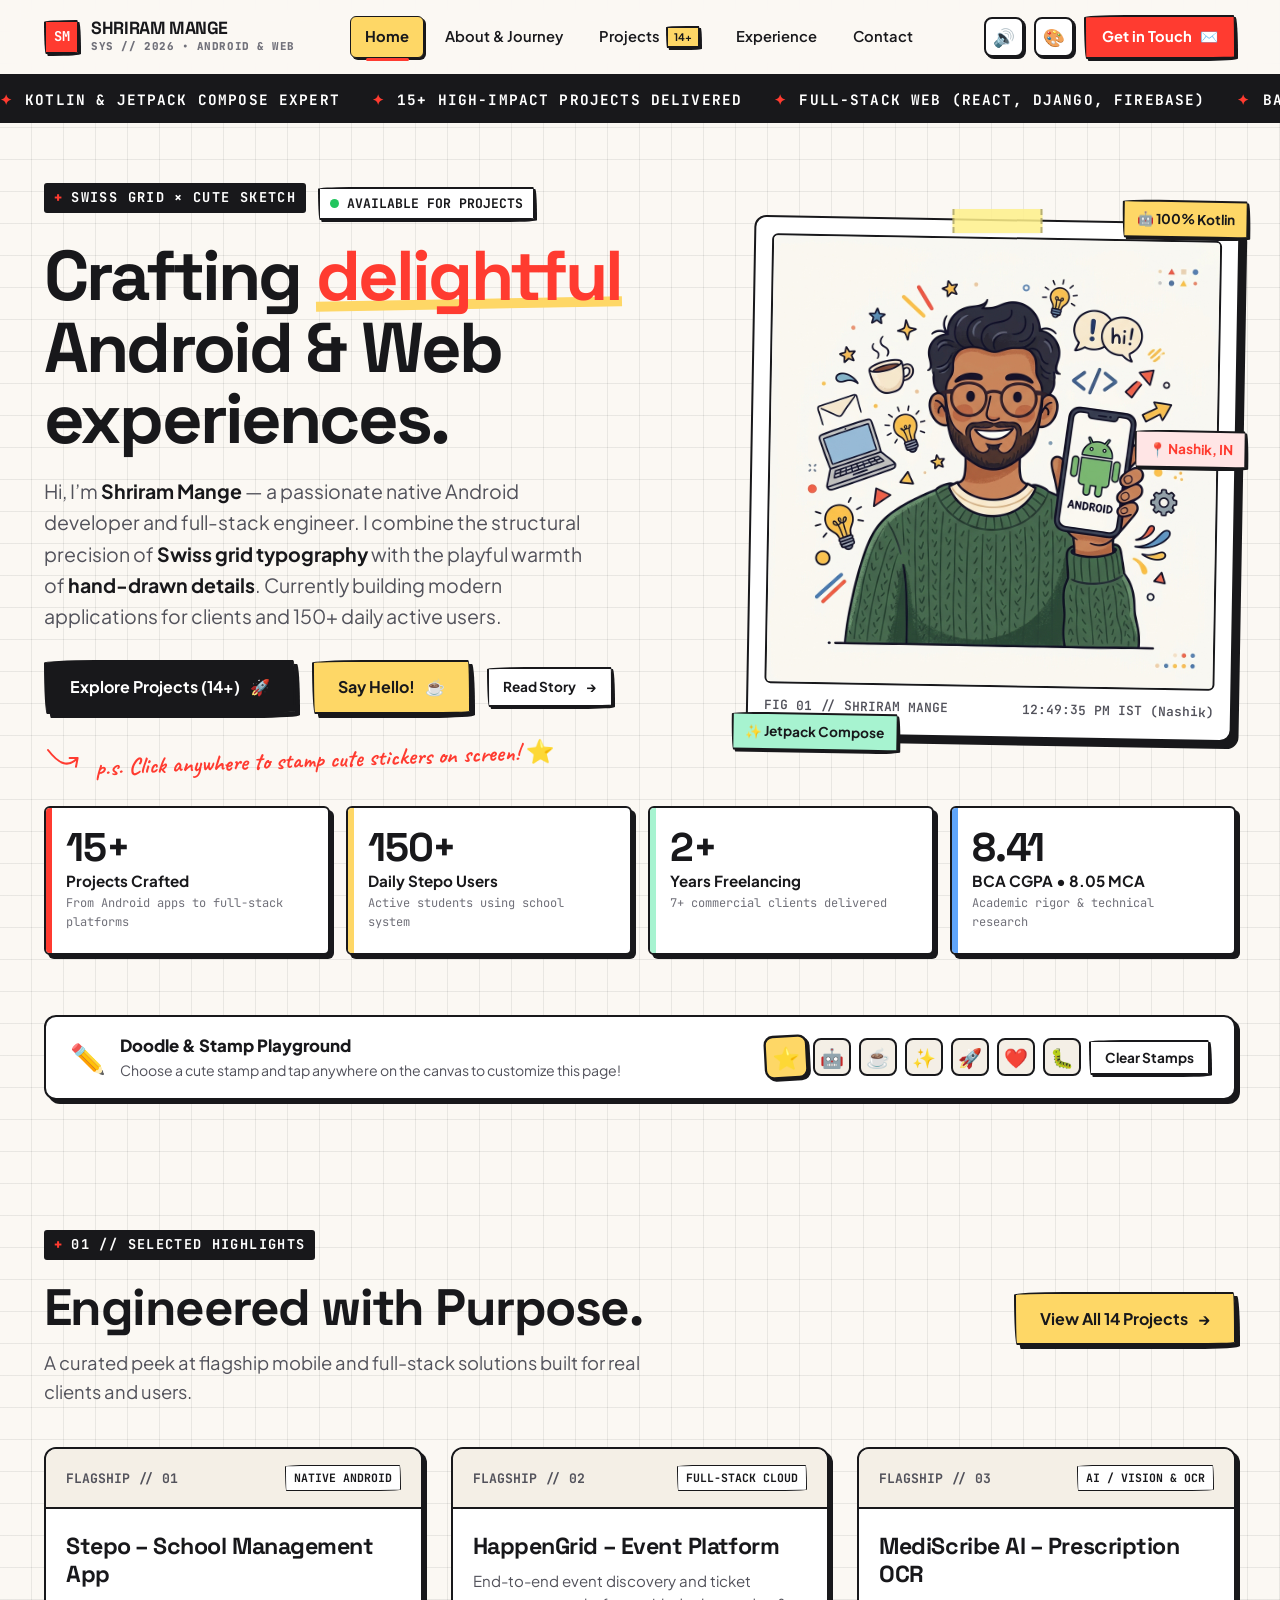
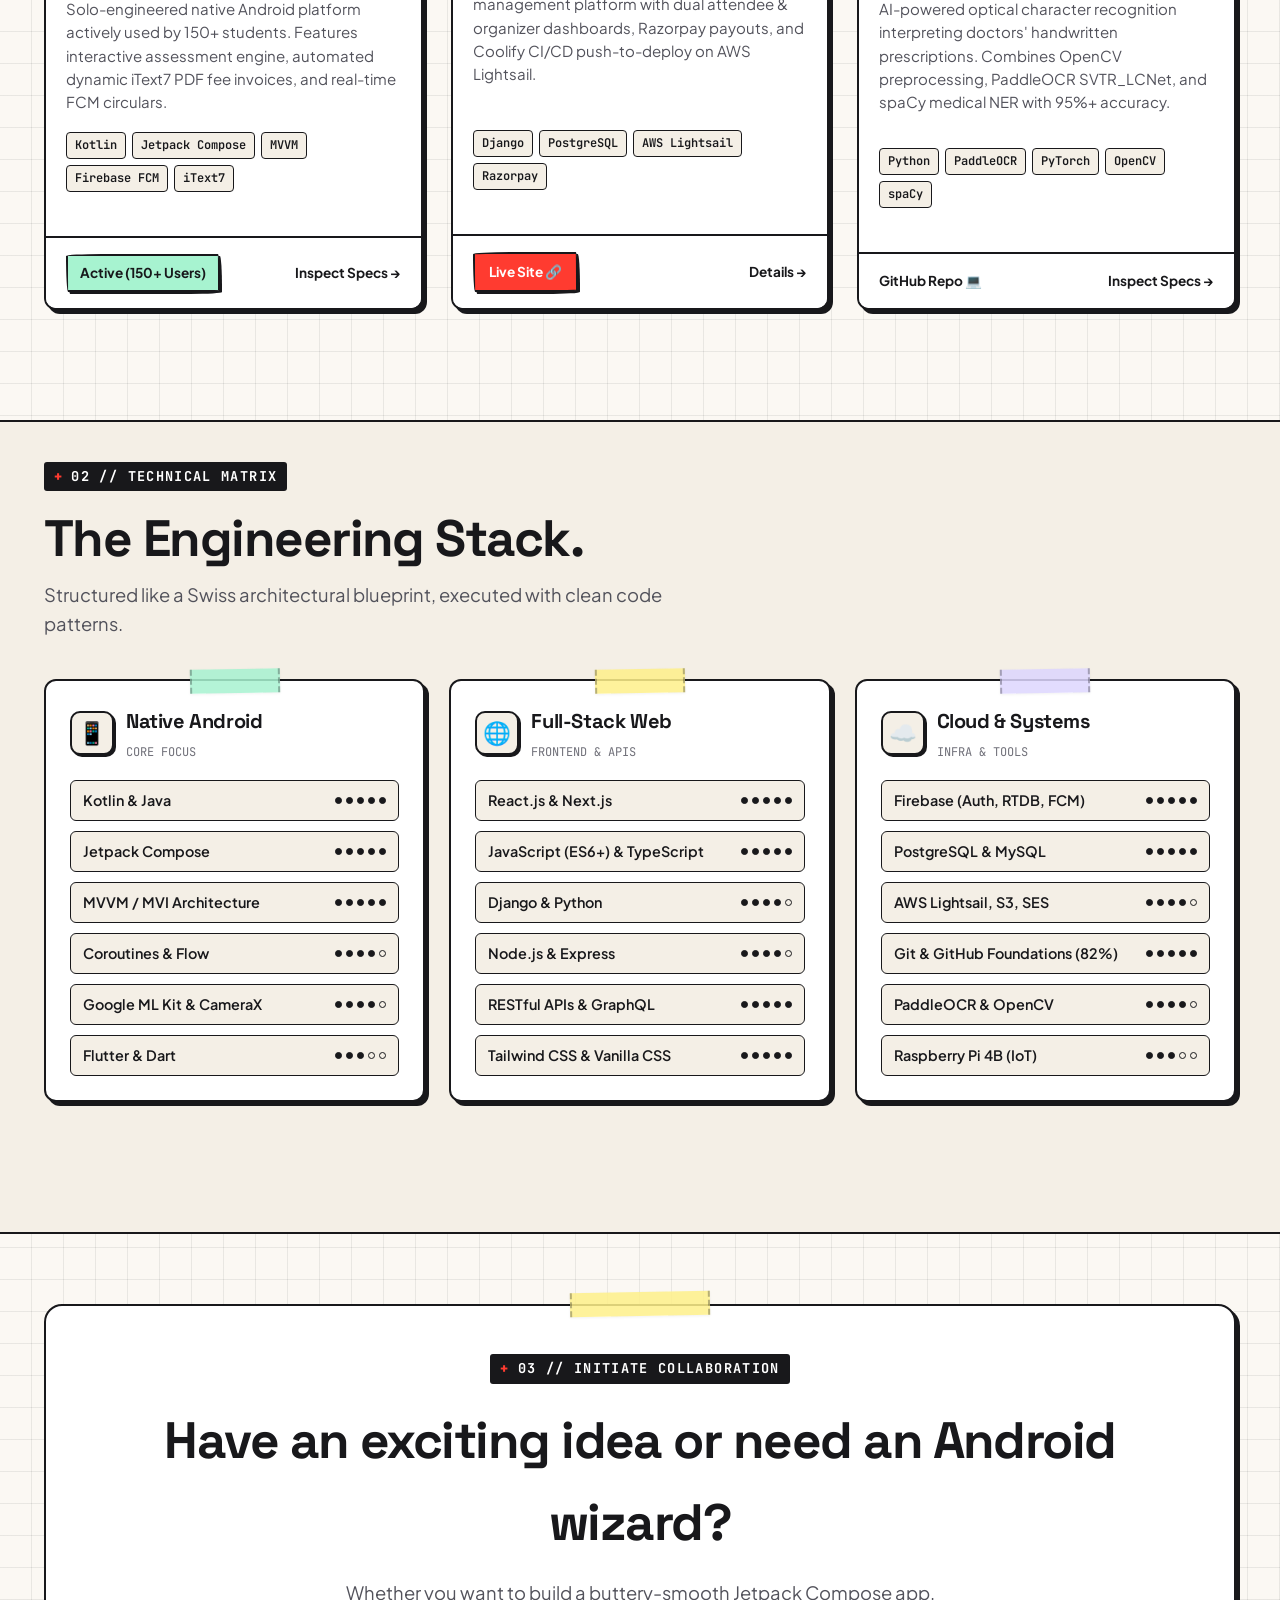
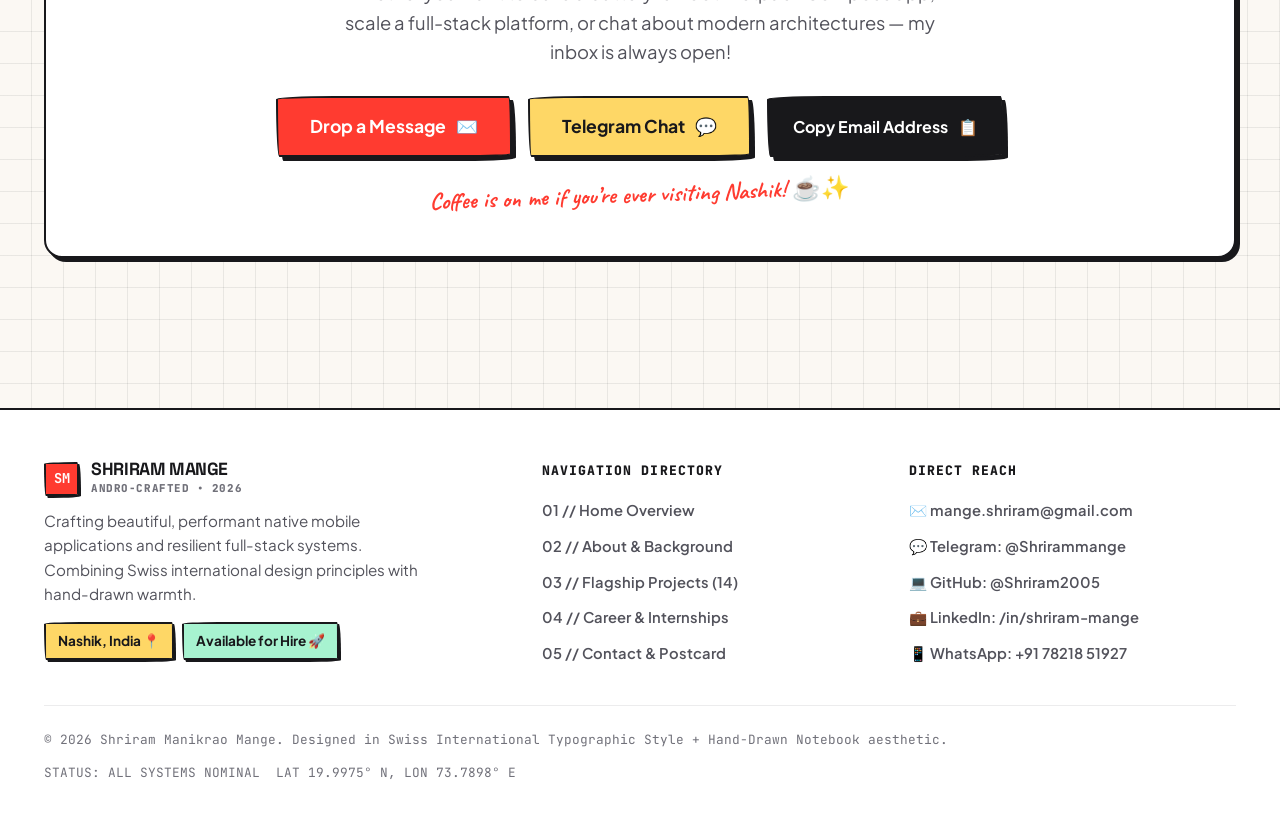
==== commit 5e73c576: "fixed mobile horizontal overflow issue" ====
--- a/index.html
+++ b/index.html
@@ -188,7 +188,7 @@
             <button type="button" class="stamp-btn" data-stamp="🚀" title="Rocket">🚀</button>
             <button type="button" class="stamp-btn" data-stamp="❤️" title="Heart">❤️</button>
             <button type="button" class="stamp-btn" data-stamp="🐛" title="Bug Slayer">🐛</button>
-            <button type="button" class="btn btn-sm" id="clear-stamps-btn" style="margin-left: 8px;">Clear Stamps</button>
+            <button type="button" class="btn btn-sm" id="clear-stamps-btn">Clear Stamps</button>
           </div>
         </div>
 
--- a/css/main.css
+++ b/css/main.css
@@ -108,6 +108,13 @@
   font-size: 16px;
   scroll-behavior: smooth;
   scroll-padding-top: 90px;
+  overflow-x: hidden;
+}
+
+@supports (overflow: clip) {
+  html {
+    overflow-x: clip;
+  }
 }
 
 body {
@@ -118,12 +125,20 @@
   min-height: 100vh;
   position: relative;
   overflow-x: hidden;
+  width: 100%;
+  max-width: 100%;
   background-image: 
     linear-gradient(var(--grid-line) 1px, transparent 1px),
     linear-gradient(90deg, var(--grid-line) 1px, transparent 1px);
   background-size: 32px 32px;
   background-position: -1px -1px;
   transition: background-color 0.3s ease, color 0.3s ease;
+}
+
+@supports (overflow: clip) {
+  body {
+    overflow-x: clip;
+  }
 }
 
 /* Custom Selection */
@@ -565,6 +580,7 @@
   font-weight: 700;
   text-transform: uppercase;
   letter-spacing: 0.08em;
+  max-width: 100%;
 }
 
 .ticker-inner {
@@ -689,6 +705,11 @@
   margin-bottom: 32px;
 }
 
+.hero-visual {
+  min-width: 0;
+  max-width: 100%;
+}
+
 /* Avatar Card / Illustration Frame */
 .hero-visual-card {
   position: relative;
@@ -699,6 +720,8 @@
   padding: 16px;
   transform: rotate(1deg);
   transition: transform 0.3s ease;
+  min-width: 0;
+  max-width: 100%;
 }
 
 .hero-visual-card:hover {
@@ -711,10 +734,12 @@
   border: 2px solid var(--border-color);
   border-radius: var(--radius-sm);
   background: #FFFFFF;
+  max-width: 100%;
 }
 
 .avatar-wrapper img {
   width: 100%;
+  max-width: 100%;
   aspect-ratio: 1 / 1;
   object-fit: cover;
   transition: transform 0.4s ease;
@@ -746,19 +771,19 @@
 
 .sticker-pos-1 {
   top: -24px;
-  right: -20px;
+  right: -10px;
   animation-delay: 0s;
 }
 
 .sticker-pos-2 {
   bottom: -18px;
-  left: -24px;
+  left: -16px;
   animation-delay: 1.5s;
 }
 
 .sticker-pos-3 {
   top: 40%;
-  right: -32px;
+  right: -12px;
   animation-delay: 0.8s;
 }
 
@@ -873,11 +898,13 @@
   display: flex;
   align-items: center;
   gap: 8px;
+  flex-wrap: wrap;
 }
 
 .stamp-btn {
   width: 38px;
   height: 38px;
+  flex-shrink: 0;
   border: 2px solid var(--border-color);
   background: var(--bg-card-alt);
   border-radius: 8px;
@@ -917,7 +944,7 @@
    ========================================================================== */
 .projects-grid {
   display: grid;
-  grid-template-columns: repeat(auto-fill, minmax(360px, 1fr));
+  grid-template-columns: repeat(auto-fill, minmax(min(100%, 360px), 1fr));
   gap: 28px;
   margin-bottom: 50px;
 }
@@ -1240,6 +1267,7 @@
   justify-content: space-between;
   gap: 16px;
   transition: transform 0.15s ease;
+  min-width: 0;
 }
 
 .contact-item-box:hover {
@@ -1251,6 +1279,7 @@
   display: flex;
   align-items: center;
   gap: 14px;
+  min-width: 0;
 }
 
 .contact-icon {
@@ -1263,6 +1292,11 @@
   display: flex;
   align-items: center;
   justify-content: center;
+  flex-shrink: 0;
+}
+
+.contact-info {
+  min-width: 0;
 }
 
 .contact-info .contact-title {
@@ -1277,6 +1311,8 @@
   font-size: 1rem;
   font-weight: 700;
   color: var(--ink);
+  word-break: break-word;
+  overflow-wrap: anywhere;
 }
 
 /* Postcard Styled Form */
@@ -1511,6 +1547,19 @@
   gap: 12px;
 }
 
+/* About Intro Grid */
+.about-intro-grid {
+  display: grid;
+  grid-template-columns: 1.2fr 0.8fr;
+  gap: 36px;
+  margin-bottom: 60px;
+  align-items: start;
+}
+
+.about-intro-grid .swiss-card {
+  min-width: 0;
+}
+
 /* ==========================================================================
    RESPONSIVE DESIGN
    ========================================================================== */
@@ -1523,6 +1572,11 @@
   .hero-visual-card {
     max-width: 440px;
     margin: 0 auto;
+  }
+
+  .about-intro-grid {
+    grid-template-columns: 1fr;
+    gap: 30px;
   }
 
   .stats-grid {
@@ -1569,6 +1623,36 @@
     display: none;
   }
 
+  .hero-visual-card {
+    max-width: 100%;
+    margin: 0 auto;
+  }
+
+  .sticker-pos-1 {
+    right: 0px;
+  }
+
+  .sticker-pos-2 {
+    left: 0px;
+  }
+
+  .sticker-pos-3 {
+    right: 0px;
+  }
+
+  .contact-card-sidebar {
+    min-width: 0;
+  }
+
+  .contact-item-box {
+    padding: 16px;
+    gap: 12px;
+  }
+
+  .postcard-form-card {
+    padding: 24px 20px;
+  }
+
   .stats-grid {
     grid-template-columns: 1fr;
   }
@@ -1577,3 +1661,67 @@
     grid-template-columns: 1fr;
   }
 }
+
+@media (max-width: 480px) {
+  .container {
+    padding-left: 16px;
+    padding-right: 16px;
+  }
+
+  .hero-title {
+    font-size: clamp(2.2rem, 9vw, 3rem);
+  }
+
+  .section-title {
+    font-size: clamp(1.8rem, 8vw, 2.4rem);
+  }
+
+  .playground-banner {
+    padding: 16px;
+  }
+
+  .contact-item-box {
+    flex-wrap: wrap;
+  }
+
+  .contact-item-box .btn,
+  .contact-item-box button.btn {
+    margin-left: auto;
+  }
+
+  .postcard-form-card {
+    padding: 20px 16px;
+  }
+
+  .postcard-stamp-area {
+    width: 55px;
+    height: 70px;
+    top: 20px;
+    right: 16px;
+  }
+
+  .timeline-stream {
+    margin-left: 10px;
+    padding-left: 20px;
+  }
+
+  .timeline-dot {
+    left: -32px;
+  }
+
+  .timeline-card {
+    padding: 18px 14px;
+  }
+
+  .modal-overlay {
+    padding: 12px;
+  }
+
+  .modal-header {
+    padding: 14px 16px;
+  }
+
+  .modal-body {
+    padding: 18px 16px;
+  }
+}
